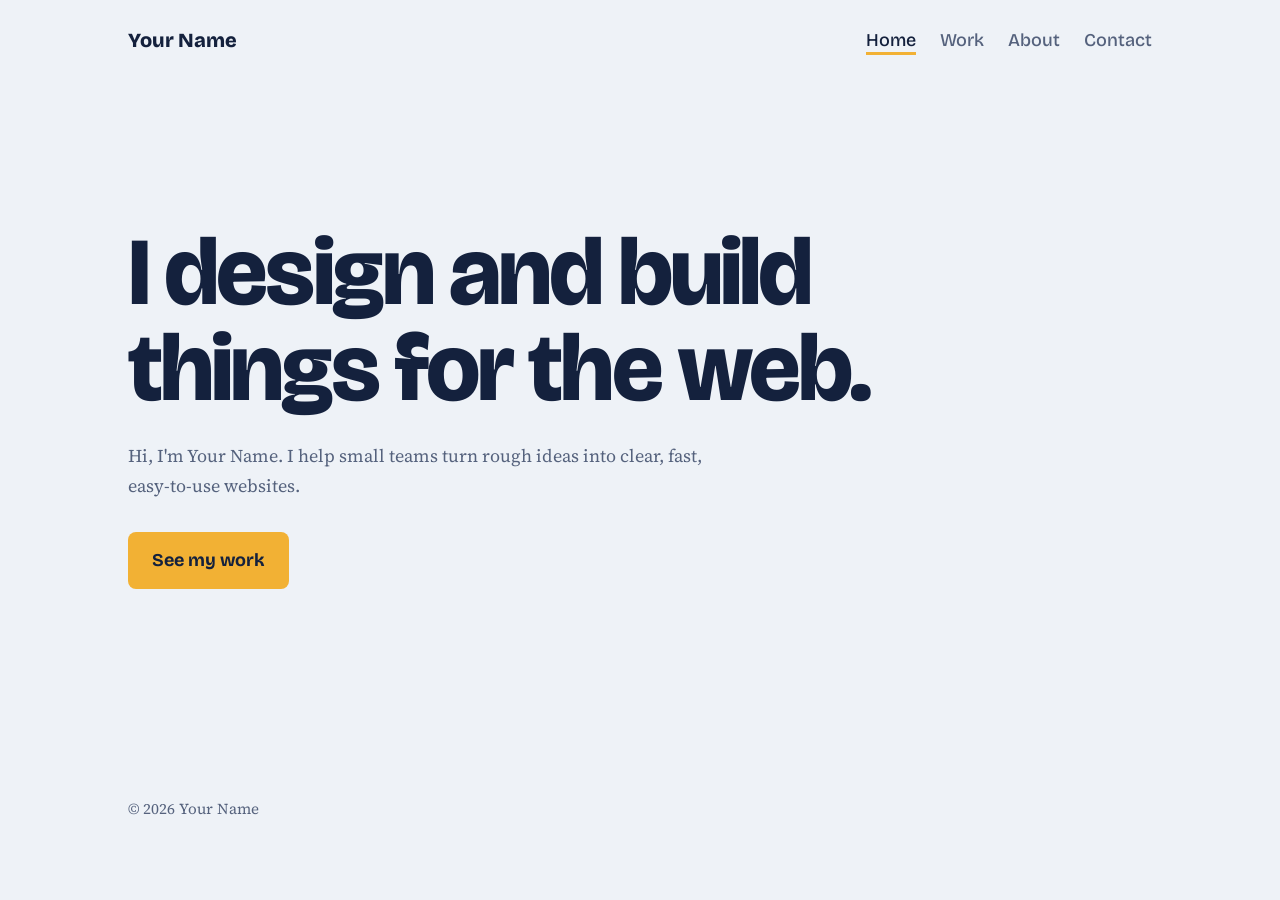
==== index.html @ a038bf78 "Add files via upload" ====
<!DOCTYPE html>
<html lang="en">
<head>
  <meta charset="UTF-8">
  <meta name="viewport" content="width=device-width, initial-scale=1">
  <title>Home – Your Name</title>
  <link rel="preconnect" href="https://fonts.googleapis.com">
  <link rel="preconnect" href="https://fonts.gstatic.com" crossorigin>
  <link href="https://fonts.googleapis.com/css2?family=Bricolage+Grotesque:wght@500;700;800&family=Source+Serif+4:ital,wght@0,400;0,600;1,400&display=swap" rel="stylesheet">
  <link rel="stylesheet" href="styles.css">
</head>
<body>
  <header class="site-header">
    <a class="logo" href="index.html">Your Name</a>
    <nav aria-label="Main">
      <a href="index.html" aria-current="page">Home</a>
      <a href="work.html">Work</a>
      <a href="about.html">About</a>
      <a href="contact.html">Contact</a>
    </nav>
  </header>
  <main>
    <section class="hero">
      <h1>I design and build things for the web.</h1>
      <p class="lead">Hi, I'm Your Name. I help small teams turn rough ideas into clear, fast, easy-to-use websites.</p>
      <a class="button" href="work.html">See my work</a>
    </section>
  </main>
  <footer class="site-footer">
    <p>&copy; <span id="year">2026</span> Your Name</p>
  </footer>
  <script src="script.js"></script>
</body>
</html>
---- styles.css ----
:root {
  --bg: #eef2f7;
  --surface: #ffffff;
  --text: #14213d;
  --muted: #55627d;
  --line: #cdd6e4;
  --accent: #f2b134;
  --accent-text: #14213d;
  --max: 64rem;
}

@media (prefers-color-scheme: dark) {
  :root {
    --bg: #0f1a30;
    --surface: #17254a;
    --text: #eef2f7;
    --muted: #a6b3cc;
    --line: #2b3c66;
  }
}

* { box-sizing: border-box; }
html { scroll-behavior: smooth; }
@media (prefers-reduced-motion: reduce) { html { scroll-behavior: auto; } }

body {
  margin: 0;
  background: var(--bg);
  color: var(--text);
  font-family: "Source Serif 4", Georgia, serif;
  font-size: 1.125rem;
  line-height: 1.65;
}

h1, h2, .logo, nav a, .button, .project-name {
  font-family: "Bricolage Grotesque", "Helvetica Neue", Arial, sans-serif;
}

a { color: inherit; }
a:focus-visible, .button:focus-visible {
  outline: 3px solid var(--accent);
  outline-offset: 3px;
}

.site-header, main, .site-footer {
  width: min(100% - 2.5rem, var(--max));
  margin-inline: auto;
}

.site-header {
  display: flex;
  justify-content: space-between;
  align-items: center;
  padding-block: 1.5rem;
}
.logo { font-weight: 800; text-decoration: none; font-size: 1.25rem; }
nav { display: flex; gap: 1.5rem; }
nav a { text-decoration: none; font-weight: 500; color: var(--muted); }
nav a:hover { color: var(--text); text-decoration: underline; text-decoration-color: var(--accent); text-underline-offset: 6px; text-decoration-thickness: 3px; }

.hero { padding-block: clamp(4rem, 12vw, 9rem); }
.hero h1 {
  font-size: clamp(2.75rem, 8vw, 6rem);
  line-height: 1;
  font-weight: 800;
  letter-spacing: -0.03em;
  max-width: 14ch;
  margin: 0 0 1.5rem;
}
.lead { max-width: 36rem; color: var(--muted); margin: 0 0 2rem; }

.button {
  display: inline-block;
  background: var(--accent);
  color: var(--accent-text);
  font-weight: 700;
  padding: 0.85rem 1.5rem;
  border-radius: 0.5rem;
  text-decoration: none;
}
.button:hover { filter: brightness(0.95); }

.section {
  display: grid;
  grid-template-columns: 10rem 1fr;
  gap: 2rem;
  padding-block: 3rem;
  border-top: 1px solid var(--line);
}
.section h2 { margin: 0; font-size: 1.25rem; font-weight: 700; }
.section p { margin-top: 0; max-width: 38rem; }

.projects { list-style: none; margin: 0; padding: 0; }
.projects li + li { border-top: 1px solid var(--line); }
.projects a {
  display: grid;
  grid-template-columns: 12rem 1fr auto;
  gap: 1.5rem;
  padding-block: 1.25rem;
  text-decoration: none;
}
.projects a:hover .project-name { text-decoration: underline; text-decoration-color: var(--accent); text-decoration-thickness: 3px; text-underline-offset: 5px; }
.project-name { font-weight: 700; font-size: 1.25rem; }
.project-desc { color: var(--muted); }
.project-year { color: var(--muted); }

.site-footer { padding-block: 3rem; color: var(--muted); font-size: 0.95rem; }

@media (max-width: 40rem) {
  .section { grid-template-columns: 1fr; gap: 1rem; }
  .projects a { grid-template-columns: 1fr; gap: 0.25rem; }
  nav { gap: 1rem; }
}

nav a[aria-current="page"] {
  color: var(--text);
  text-decoration: underline;
  text-decoration-color: var(--accent);
  text-decoration-thickness: 3px;
  text-underline-offset: 6px;
}
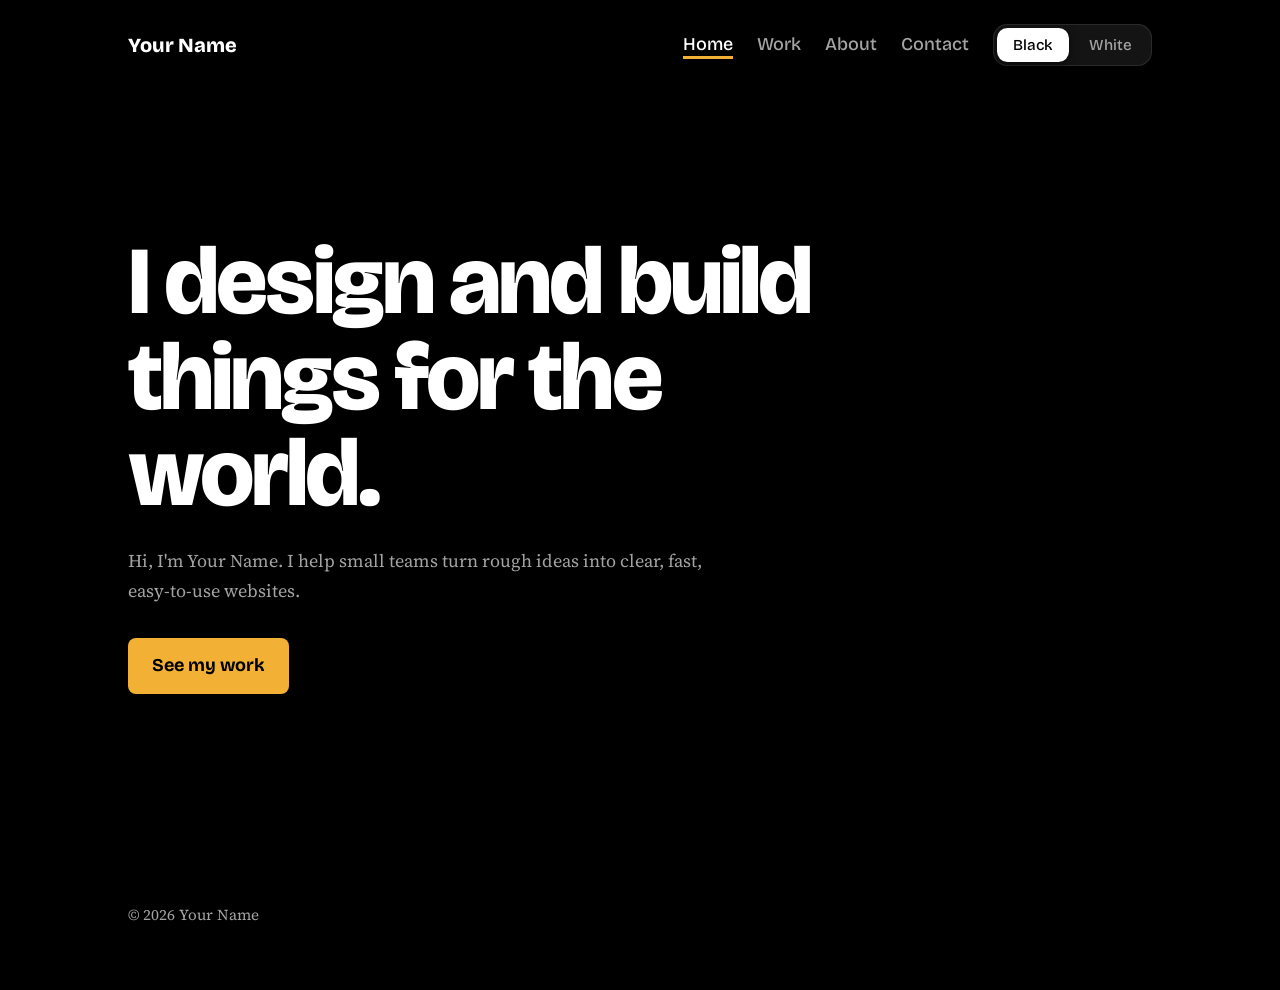
==== commit 92abc41b: "Add files via upload" ====
--- a/index.html
+++ b/index.html
@@ -4,6 +4,7 @@
   <meta charset="UTF-8">
   <meta name="viewport" content="width=device-width, initial-scale=1">
   <title>Home – Your Name</title>
+  <script>try{document.documentElement.setAttribute("data-theme",localStorage.getItem("theme")||"black")}catch(e){document.documentElement.setAttribute("data-theme","black")}</script>
   <link rel="preconnect" href="https://fonts.googleapis.com">
   <link rel="preconnect" href="https://fonts.gstatic.com" crossorigin>
   <link href="https://fonts.googleapis.com/css2?family=Bricolage+Grotesque:wght@500;700;800&family=Source+Serif+4:ital,wght@0,400;0,600;1,400&display=swap" rel="stylesheet">
@@ -18,10 +19,14 @@
       <a href="about.html">About</a>
       <a href="contact.html">Contact</a>
     </nav>
+    <div class="theme-toggle" role="group" aria-label="Theme">
+      <button type="button" data-theme-btn="black" aria-pressed="true">Black</button>
+      <button type="button" data-theme-btn="white" aria-pressed="false">White</button>
+    </div>
   </header>
   <main>
     <section class="hero">
-      <h1>I design and build things for the web.</h1>
+      <h1>I design and build things for the world.</h1>
       <p class="lead">Hi, I'm Your Name. I help small teams turn rough ideas into clear, fast, easy-to-use websites.</p>
       <a class="button" href="work.html">See my work</a>
     </section>
--- a/styles.css
+++ b/styles.css
@@ -1,22 +1,36 @@
-:root {
-  --bg: #eef2f7;
-  --surface: #ffffff;
-  --text: #14213d;
-  --muted: #55627d;
-  --line: #cdd6e4;
+/* Black is the default theme. White is set with data-theme="white" on <html>. */
+:root,
+:root[data-theme="black"] {
+  color-scheme: dark;
+  --bg: #000000;
+  --surface: #0d0d0d;
+  --text: #ffffff;
+  --muted: #a3a3a3;
+  --line: #262626;
   --accent: #f2b134;
-  --accent-text: #14213d;
+  --accent-text: #000000;
+  --toggle-bg: #141414;
+  --toggle-active-bg: #ffffff;
+  --toggle-active-text: #000000;
+  --toggle-shadow: 0 6px 18px rgba(0, 0, 0, 0.7), inset 0 0 0 1px #2a2a2a;
+  --toggle-active-shadow: 0 3px 10px rgba(0, 0, 0, 0.6);
   --max: 64rem;
 }
 
-@media (prefers-color-scheme: dark) {
-  :root {
-    --bg: #0f1a30;
-    --surface: #17254a;
-    --text: #eef2f7;
-    --muted: #a6b3cc;
-    --line: #2b3c66;
-  }
+:root[data-theme="white"] {
+  color-scheme: light;
+  --bg: #ffffff;
+  --surface: #f5f5f5;
+  --text: #000000;
+  --muted: #525252;
+  --line: #e0e0e0;
+  --accent: #f2b134;
+  --accent-text: #000000;
+  --toggle-bg: #f0f0f0;
+  --toggle-active-bg: #000000;
+  --toggle-active-text: #ffffff;
+  --toggle-shadow: 0 6px 18px rgba(0, 0, 0, 0.18), inset 0 0 0 1px #dcdcdc;
+  --toggle-active-shadow: 0 3px 10px rgba(0, 0, 0, 0.35);
 }
 
 * { box-sizing: border-box; }
@@ -27,12 +41,13 @@
   margin: 0;
   background: var(--bg);
   color: var(--text);
+  transition: background-color 0.3s ease, color 0.3s ease;
   font-family: "Source Serif 4", Georgia, serif;
   font-size: 1.125rem;
   line-height: 1.65;
 }
 
-h1, h2, .logo, nav a, .button, .project-name {
+h1, h2, .logo, nav a, .button, .project-name, .theme-toggle button {
   font-family: "Bricolage Grotesque", "Helvetica Neue", Arial, sans-serif;
 }
 
@@ -49,11 +64,12 @@
 
 .site-header {
   display: flex;
-  justify-content: space-between;
+  flex-wrap: wrap;
   align-items: center;
+  gap: 1rem 1.5rem;
   padding-block: 1.5rem;
 }
-.logo { font-weight: 800; text-decoration: none; font-size: 1.25rem; }
+.logo { margin-right: auto; font-weight: 800; text-decoration: none; font-size: 1.25rem; }
 nav { display: flex; gap: 1.5rem; }
 nav a { text-decoration: none; font-weight: 500; color: var(--muted); }
 nav a:hover { color: var(--text); text-decoration: underline; text-decoration-color: var(--accent); text-underline-offset: 6px; text-decoration-thickness: 3px; }
@@ -119,3 +135,44 @@
   text-decoration-thickness: 3px;
   text-underline-offset: 6px;
 }
+
+/* Theme toggle: soft rounded rectangle with a shadow */
+.theme-toggle {
+  display: inline-flex;
+  gap: 0.25rem;
+  padding: 0.25rem;
+  background: var(--toggle-bg);
+  border-radius: 0.9rem;
+  box-shadow: var(--toggle-shadow);
+  transition: background-color 0.3s ease, box-shadow 0.3s ease;
+}
+.theme-toggle button {
+  appearance: none;
+  border: 0;
+  margin: 0;
+  padding: 0.5rem 1rem;
+  border-radius: 0.65rem;
+  background: transparent;
+  color: var(--muted);
+  font-size: 0.95rem;
+  font-weight: 500;
+  line-height: 1.2;
+  cursor: pointer;
+  transition: background-color 0.25s ease, color 0.25s ease, box-shadow 0.25s ease;
+}
+.theme-toggle button:hover { color: var(--text); }
+.theme-toggle button[aria-pressed="true"] {
+  background: var(--toggle-active-bg);
+  color: var(--toggle-active-text);
+  box-shadow: var(--toggle-active-shadow);
+}
+.theme-toggle button:focus-visible {
+  outline: 3px solid var(--accent);
+  outline-offset: 2px;
+}
+@media (prefers-reduced-motion: reduce) {
+  body, .theme-toggle, .theme-toggle button { transition: none; }
+}
+@media (max-width: 40rem) {
+  .theme-toggle { order: 3; }
+}
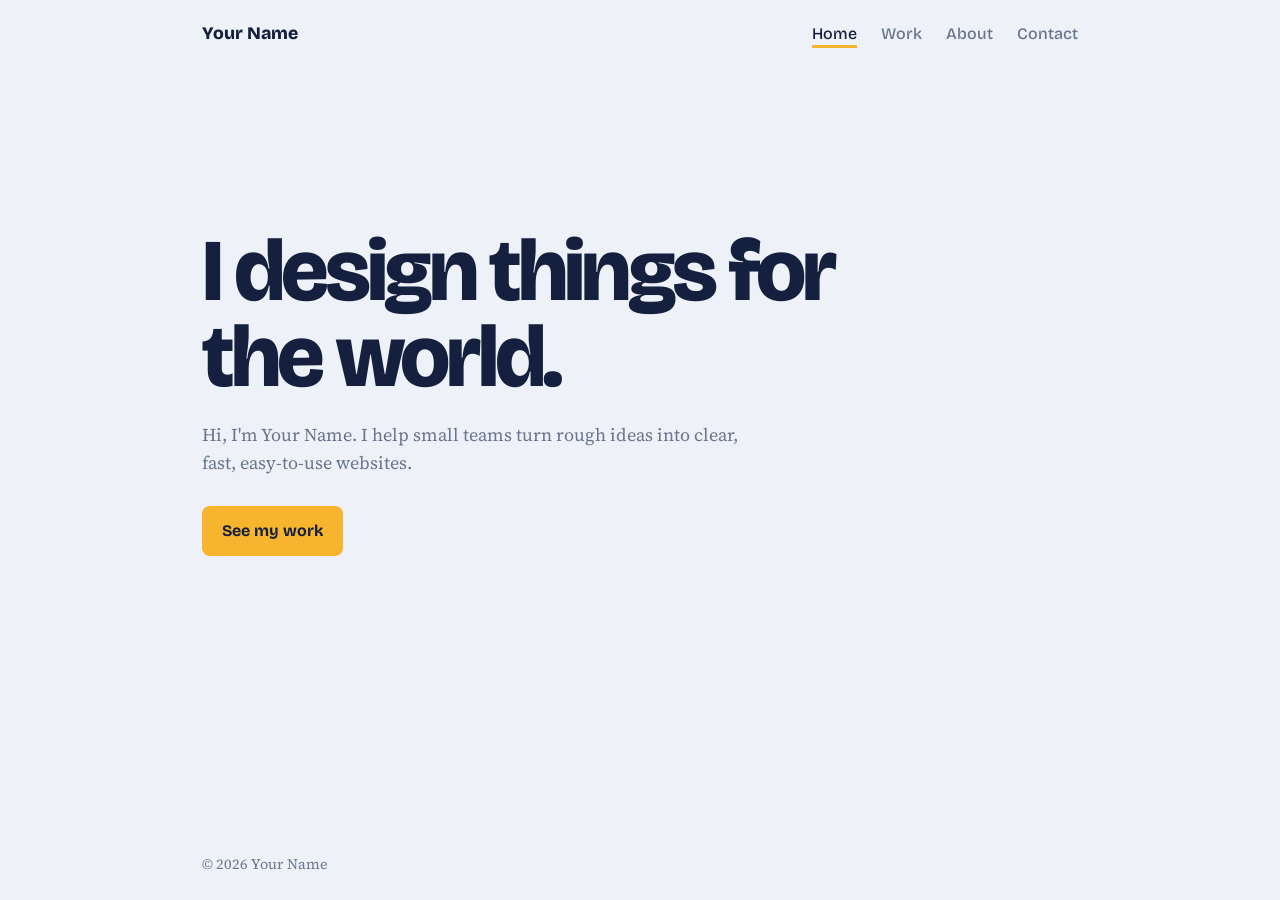
==== commit 98210789: "Add files via upload" ====
--- a/index.html
+++ b/index.html
@@ -3,30 +3,26 @@
 <head>
   <meta charset="UTF-8">
   <meta name="viewport" content="width=device-width, initial-scale=1">
+  <meta name="theme-color" content="#eef1f8">
   <title>Home – Your Name</title>
-  <script>try{document.documentElement.setAttribute("data-theme",localStorage.getItem("theme")||"black")}catch(e){document.documentElement.setAttribute("data-theme","black")}</script>
   <link rel="preconnect" href="https://fonts.googleapis.com">
   <link rel="preconnect" href="https://fonts.gstatic.com" crossorigin>
-  <link href="https://fonts.googleapis.com/css2?family=Bricolage+Grotesque:wght@500;700;800&family=Source+Serif+4:ital,wght@0,400;0,600;1,400&display=swap" rel="stylesheet">
+  <link href="https://fonts.googleapis.com/css2?family=Bricolage+Grotesque:wght@500;700;800&family=Source+Serif+4:wght@400;600&display=swap" rel="stylesheet">
   <link rel="stylesheet" href="styles.css">
 </head>
 <body>
   <header class="site-header">
     <a class="logo" href="index.html">Your Name</a>
-    <nav aria-label="Main">
+    <nav aria-label="Main navigation">
       <a href="index.html" aria-current="page">Home</a>
       <a href="work.html">Work</a>
       <a href="about.html">About</a>
       <a href="contact.html">Contact</a>
     </nav>
-    <div class="theme-toggle" role="group" aria-label="Theme">
-      <button type="button" data-theme-btn="black" aria-pressed="true">Black</button>
-      <button type="button" data-theme-btn="white" aria-pressed="false">White</button>
-    </div>
   </header>
   <main>
     <section class="hero">
-      <h1>I design and build things for the world.</h1>
+      <h1>I design things for the world.</h1>
       <p class="lead">Hi, I'm Your Name. I help small teams turn rough ideas into clear, fast, easy-to-use websites.</p>
       <a class="button" href="work.html">See my work</a>
     </section>
--- a/styles.css
+++ b/styles.css
@@ -1,178 +1,164 @@
-/* Black is the default theme. White is set with data-theme="white" on <html>. */
-:root,
-:root[data-theme="black"] {
-  color-scheme: dark;
-  --bg: #000000;
-  --surface: #0d0d0d;
-  --text: #ffffff;
-  --muted: #a3a3a3;
-  --line: #262626;
-  --accent: #f2b134;
-  --accent-text: #000000;
-  --toggle-bg: #141414;
-  --toggle-active-bg: #ffffff;
-  --toggle-active-text: #000000;
-  --toggle-shadow: 0 6px 18px rgba(0, 0, 0, 0.7), inset 0 0 0 1px #2a2a2a;
-  --toggle-active-shadow: 0 3px 10px rgba(0, 0, 0, 0.6);
-  --max: 64rem;
+:root {
+  color-scheme: light;
+  --bg: #eef1f8;
+  --text: #14203e;
+  --muted: #68758e;
+  --accent: #f7b52f;
+  --max: 876px;
 }
 
-:root[data-theme="white"] {
-  color-scheme: light;
-  --bg: #ffffff;
-  --surface: #f5f5f5;
-  --text: #000000;
-  --muted: #525252;
-  --line: #e0e0e0;
-  --accent: #f2b134;
-  --accent-text: #000000;
-  --toggle-bg: #f0f0f0;
-  --toggle-active-bg: #000000;
-  --toggle-active-text: #ffffff;
-  --toggle-shadow: 0 6px 18px rgba(0, 0, 0, 0.18), inset 0 0 0 1px #dcdcdc;
-  --toggle-active-shadow: 0 3px 10px rgba(0, 0, 0, 0.35);
+* {
+  box-sizing: border-box;
 }
 
-* { box-sizing: border-box; }
-html { scroll-behavior: smooth; }
-@media (prefers-reduced-motion: reduce) { html { scroll-behavior: auto; } }
+html {
+  min-height: 100%;
+  scroll-behavior: smooth;
+}
 
 body {
+  min-height: 100vh;
   margin: 0;
+  display: flex;
+  flex-direction: column;
   background: var(--bg);
   color: var(--text);
-  transition: background-color 0.3s ease, color 0.3s ease;
   font-family: "Source Serif 4", Georgia, serif;
   font-size: 1.125rem;
-  line-height: 1.65;
+  line-height: 1.6;
 }
 
-h1, h2, .logo, nav a, .button, .project-name, .theme-toggle button {
+h1,
+.logo,
+nav a,
+.button {
   font-family: "Bricolage Grotesque", "Helvetica Neue", Arial, sans-serif;
 }
 
-a { color: inherit; }
-a:focus-visible, .button:focus-visible {
-  outline: 3px solid var(--accent);
-  outline-offset: 3px;
+a {
+  color: inherit;
 }
 
-.site-header, main, .site-footer {
+a:focus-visible {
+  outline: 3px solid var(--accent);
+  outline-offset: 4px;
+}
+
+.site-header,
+main,
+.site-footer {
   width: min(100% - 2.5rem, var(--max));
   margin-inline: auto;
 }
 
 .site-header {
   display: flex;
-  flex-wrap: wrap;
   align-items: center;
-  gap: 1rem 1.5rem;
-  padding-block: 1.5rem;
+  justify-content: space-between;
+  gap: 1.5rem;
+  padding-block: 1.25rem;
 }
-.logo { margin-right: auto; font-weight: 800; text-decoration: none; font-size: 1.25rem; }
-nav { display: flex; gap: 1.5rem; }
-nav a { text-decoration: none; font-weight: 500; color: var(--muted); }
-nav a:hover { color: var(--text); text-decoration: underline; text-decoration-color: var(--accent); text-underline-offset: 6px; text-decoration-thickness: 3px; }
 
-.hero { padding-block: clamp(4rem, 12vw, 9rem); }
-.hero h1 {
-  font-size: clamp(2.75rem, 8vw, 6rem);
-  line-height: 1;
+.logo {
+  font-size: 1.1rem;
   font-weight: 800;
-  letter-spacing: -0.03em;
-  max-width: 14ch;
-  margin: 0 0 1.5rem;
+  text-decoration: none;
+  white-space: nowrap;
 }
-.lead { max-width: 36rem; color: var(--muted); margin: 0 0 2rem; }
 
-.button {
-  display: inline-block;
-  background: var(--accent);
-  color: var(--accent-text);
-  font-weight: 700;
-  padding: 0.85rem 1.5rem;
-  border-radius: 0.5rem;
+nav {
+  display: flex;
+  align-items: center;
+  gap: 1.5rem;
+}
+
+nav a {
+  color: var(--muted);
+  font-size: 1rem;
+  font-weight: 500;
   text-decoration: none;
 }
-.button:hover { filter: brightness(0.95); }
 
-.section {
-  display: grid;
-  grid-template-columns: 10rem 1fr;
-  gap: 2rem;
-  padding-block: 3rem;
-  border-top: 1px solid var(--line);
-}
-.section h2 { margin: 0; font-size: 1.25rem; font-weight: 700; }
-.section p { margin-top: 0; max-width: 38rem; }
-
-.projects { list-style: none; margin: 0; padding: 0; }
-.projects li + li { border-top: 1px solid var(--line); }
-.projects a {
-  display: grid;
-  grid-template-columns: 12rem 1fr auto;
-  gap: 1.5rem;
-  padding-block: 1.25rem;
-  text-decoration: none;
-}
-.projects a:hover .project-name { text-decoration: underline; text-decoration-color: var(--accent); text-decoration-thickness: 3px; text-underline-offset: 5px; }
-.project-name { font-weight: 700; font-size: 1.25rem; }
-.project-desc { color: var(--muted); }
-.project-year { color: var(--muted); }
-
-.site-footer { padding-block: 3rem; color: var(--muted); font-size: 0.95rem; }
-
-@media (max-width: 40rem) {
-  .section { grid-template-columns: 1fr; gap: 1rem; }
-  .projects a { grid-template-columns: 1fr; gap: 0.25rem; }
-  nav { gap: 1rem; }
+nav a:hover,
+nav a[aria-current="page"] {
+  color: var(--text);
 }
 
 nav a[aria-current="page"] {
-  color: var(--text);
   text-decoration: underline;
   text-decoration-color: var(--accent);
   text-decoration-thickness: 3px;
   text-underline-offset: 6px;
 }
 
-/* Theme toggle: soft rounded rectangle with a shadow */
-.theme-toggle {
-  display: inline-flex;
-  gap: 0.25rem;
-  padding: 0.25rem;
-  background: var(--toggle-bg);
-  border-radius: 0.9rem;
-  box-shadow: var(--toggle-shadow);
-  transition: background-color 0.3s ease, box-shadow 0.3s ease;
+main {
+  flex: 1;
 }
-.theme-toggle button {
-  appearance: none;
-  border: 0;
+
+.hero {
+  padding-block: clamp(7rem, 18vh, 10rem) 4rem;
+}
+
+.hero h1 {
+  max-width: 14ch;
+  margin: 0 0 1.25rem;
+  font-size: clamp(3rem, 8vw, 5.5rem);
+  font-weight: 800;
+  letter-spacing: -0.045em;
+  line-height: 0.98;
+}
+
+.lead {
+  max-width: 35rem;
+  margin: 0 0 1.75rem;
+  color: var(--muted);
+}
+
+.button {
+  display: inline-block;
+  padding: 0.75rem 1.25rem;
+  border-radius: 0.5rem;
+  background: var(--accent);
+  color: var(--text);
+  font-size: 1rem;
+  font-weight: 700;
+  text-decoration: none;
+}
+
+.button:hover {
+  filter: brightness(0.96);
+}
+
+.site-footer {
+  padding-block: 2rem 1.5rem;
+  color: var(--muted);
+  font-size: 0.9rem;
+}
+
+.site-footer p {
   margin: 0;
-  padding: 0.5rem 1rem;
-  border-radius: 0.65rem;
-  background: transparent;
-  color: var(--muted);
-  font-size: 0.95rem;
-  font-weight: 500;
-  line-height: 1.2;
-  cursor: pointer;
-  transition: background-color 0.25s ease, color 0.25s ease, box-shadow 0.25s ease;
 }
-.theme-toggle button:hover { color: var(--text); }
-.theme-toggle button[aria-pressed="true"] {
-  background: var(--toggle-active-bg);
-  color: var(--toggle-active-text);
-  box-shadow: var(--toggle-active-shadow);
+
+@media (max-width: 40rem) {
+  .site-header {
+    align-items: flex-start;
+    flex-direction: column;
+    gap: 0.75rem;
+    padding-block: 1rem;
+  }
+
+  nav {
+    flex-wrap: wrap;
+    gap: 0.75rem 1.25rem;
+  }
+
+  .hero {
+    padding-top: 5rem;
+  }
 }
-.theme-toggle button:focus-visible {
-  outline: 3px solid var(--accent);
-  outline-offset: 2px;
+
+@media (prefers-reduced-motion: reduce) {
+  html {
+    scroll-behavior: auto;
+  }
 }
-@media (prefers-reduced-motion: reduce) {
-  body, .theme-toggle, .theme-toggle button { transition: none; }
-}
-@media (max-width: 40rem) {
-  .theme-toggle { order: 3; }
-}
